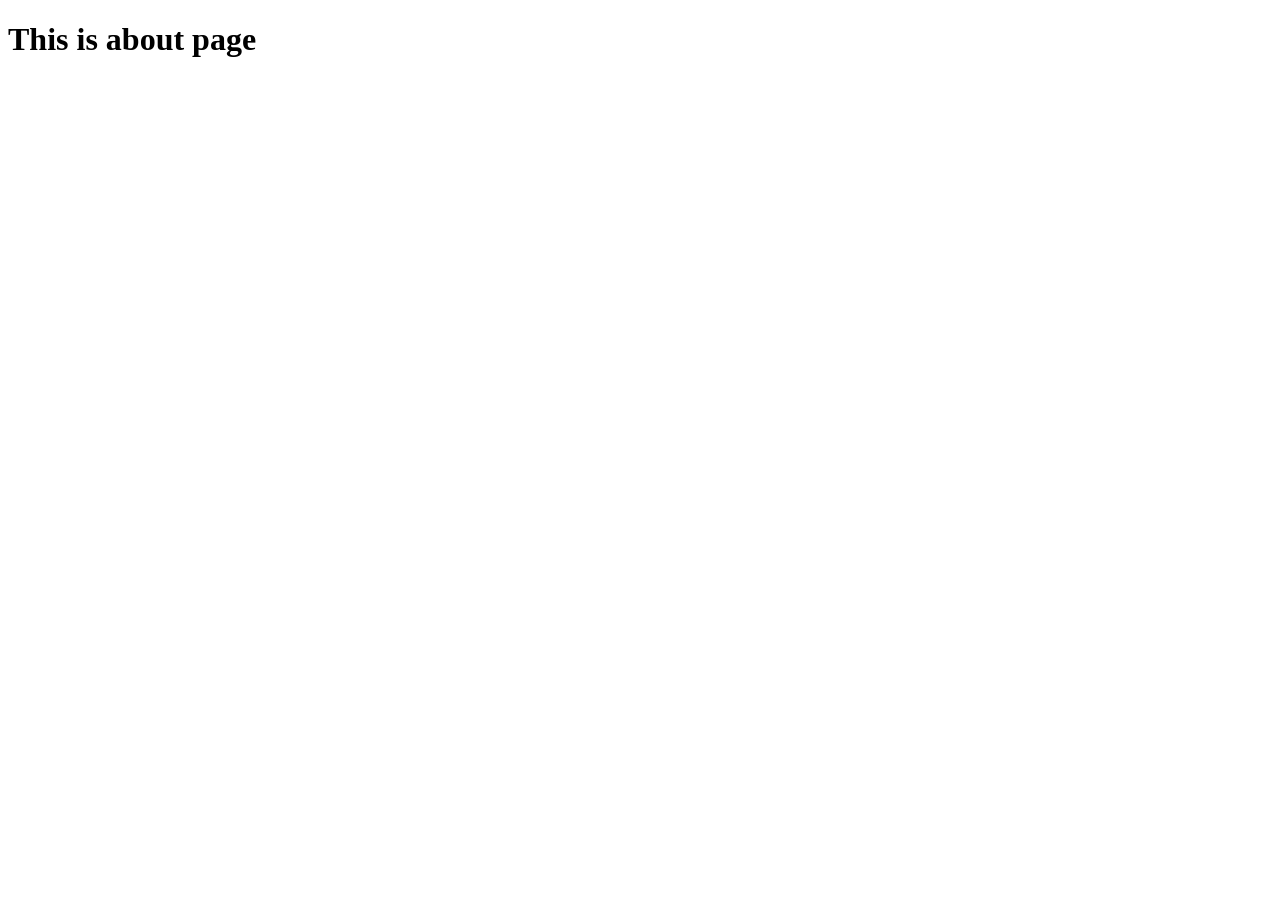
==== pages/about.html @ e89c1d6f "create basic code" ====
<!DOCTYPE html>
<html lang="en">
<head>
    <meta charset="UTF-8">
    <meta name="viewport" content="width=device-width, initial-scale=1.0">
    <title>About Page</title>
</head>
<body>
    <h1>This is about page</h1>
</body>
</html>
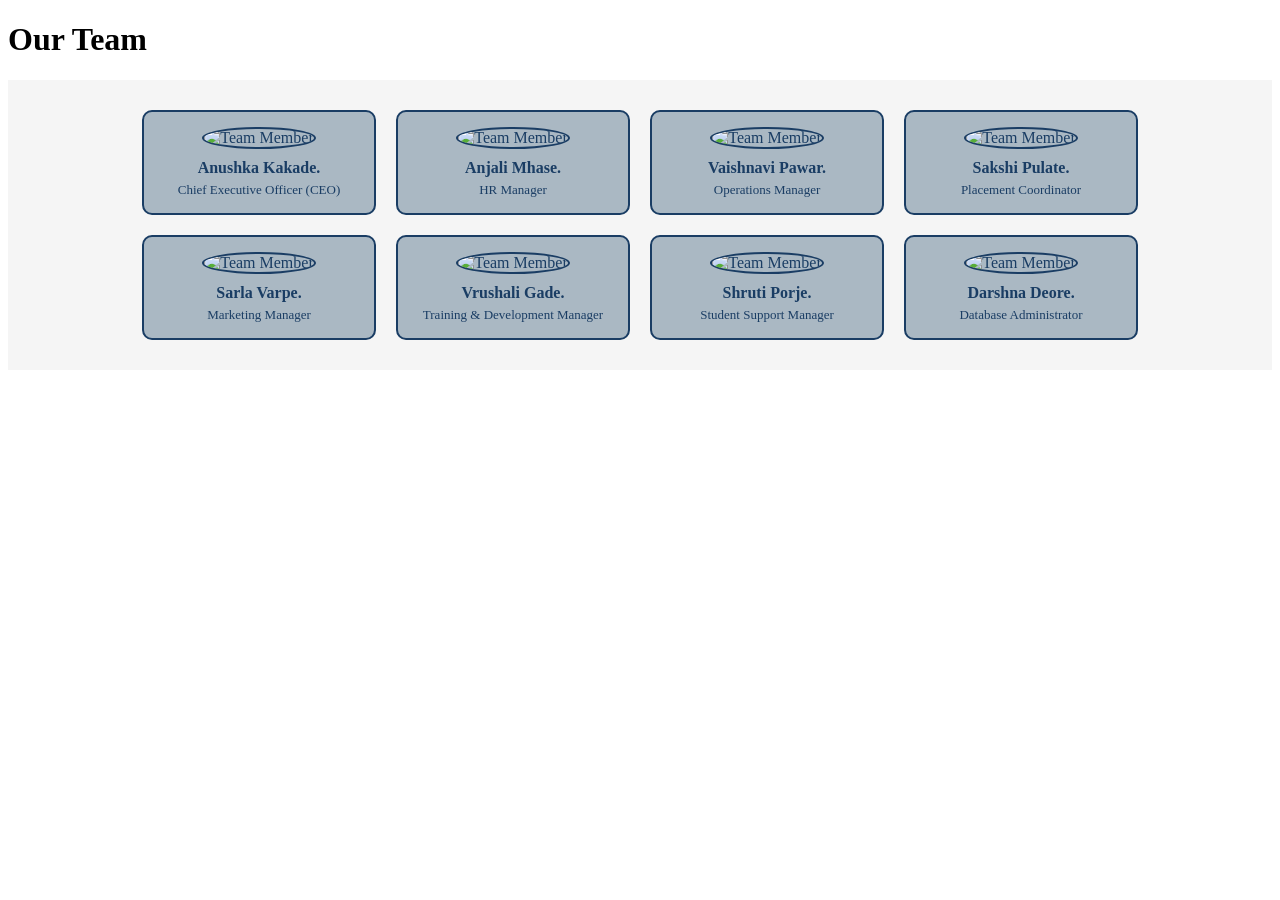
==== commit 587d15f5: "add info" ====
--- a/pages/about.html
+++ b/pages/about.html
@@ -1,11 +1,71 @@
 <!DOCTYPE html>
 <html lang="en">
+
 <head>
     <meta charset="UTF-8">
     <meta name="viewport" content="width=device-width, initial-scale=1.0">
-    <title>About Page</title>
+    <title>About Us | Campus-Placement-Portal</title>
+    <link rel="stylesheet" href="./../css/about.css">
+
+
 </head>
+
 <body>
-    <h1>This is about page</h1>
+    <h1 class="heading-Welcome">Our Team</h1>
+
+    <section class="Team-section">
+        <div class="Team-container">
+
+            <div class="Team-card">
+                <img src="C:\Users\HP-PC\Downloads\anuu.jpg" alt="Team Member">
+                <h3 class=>Anushka Kakade.</h3>
+                <p>Chief Executive Officer (CEO)</p>
+            </div>
+
+            <div class="Team-card">
+                <img src="./../images/common-image/anushka-img.jpg" alt="Team Member">
+                <h3>Anjali Mhase.</h3>
+                <p>HR Manager</p>
+            </div>
+
+              <div class="Team-card">
+                <img src="./../images/common-image/vaibhav-img.jpg" alt="Team Member">
+                <h3> Vaishnavi Pawar.</h3>
+                <p>Operations Manager</p>
+            </div>
+
+            <div class="Team-card">
+                <img src="./../images/common-image/angad-img.jpg" alt="Team Member">
+                <h3> Sakshi Pulate.</h3>
+                <p>Placement Coordinator</p>
+            </div>
+
+
+            <div class="Team-card">
+                <img src="./../images/common-image/diksha-img.jpg" alt="Team Member">
+                <h3>Sarla Varpe.</h3>
+                <p>Marketing Manager</p>
+            </div>
+
+          <div class="Team-card">
+                <img src="./../images/common-image/pranali-img.jpg" alt="Team Member">
+                <h3>Vrushali Gade.</h3>
+                <p>Training & Development Manager</p>
+            </div>
+
+            <div class="Team-card">
+                <img src="./../images/common-image/vaishu-img.jpg" alt="Team Member">
+                <h3>Shruti Porje. </h3>
+                <p>Student Support Manager</p>
+            </div>
+
+             <div class="Team-card">
+                <img src="./../images/common-image/vaishu-img.jpg" alt="Team Member">
+                <h3>Darshna Deore. </h3>
+                <p>Database Administrator</p>
+            </div>
+       
+    </section>
 </body>
+
 </html>
--- a/css/about.css
+++ b/css/about.css
@@ -0,0 +1,49 @@
+.Team-section {
+    padding: 30px;
+    background: #f5f5f5;
+}
+
+
+.Team-container {
+    width: 90%;
+    margin: auto;
+    display: flex;
+    flex-wrap: wrap;
+    justify-content: center;
+    gap: 20px;
+}
+
+
+.Team-card {
+    width: 200px;
+    background: #AAB8C3;
+    text-align: center;
+    padding: 15px;
+    border-radius: 10px;
+    color: #1A3D64;
+    border: 2px solid #1A3D64;
+}
+.Team-card:hover{
+  box-shadow: 0 4px 8px rgba(0, 0, 0, 0.2);
+
+}
+
+.Team-card img {
+    width: 100px;
+    height: 100px;
+    border-radius: 50%;
+    object-fit: cover;
+    border: 2px solid #1A3D64;
+}
+
+
+.Team-card h3 {
+    margin: 10px 0 5px;
+    font-size: 16px;
+}
+
+
+.Team-card p {
+    margin: 0;
+    font-size: 13px;
+}
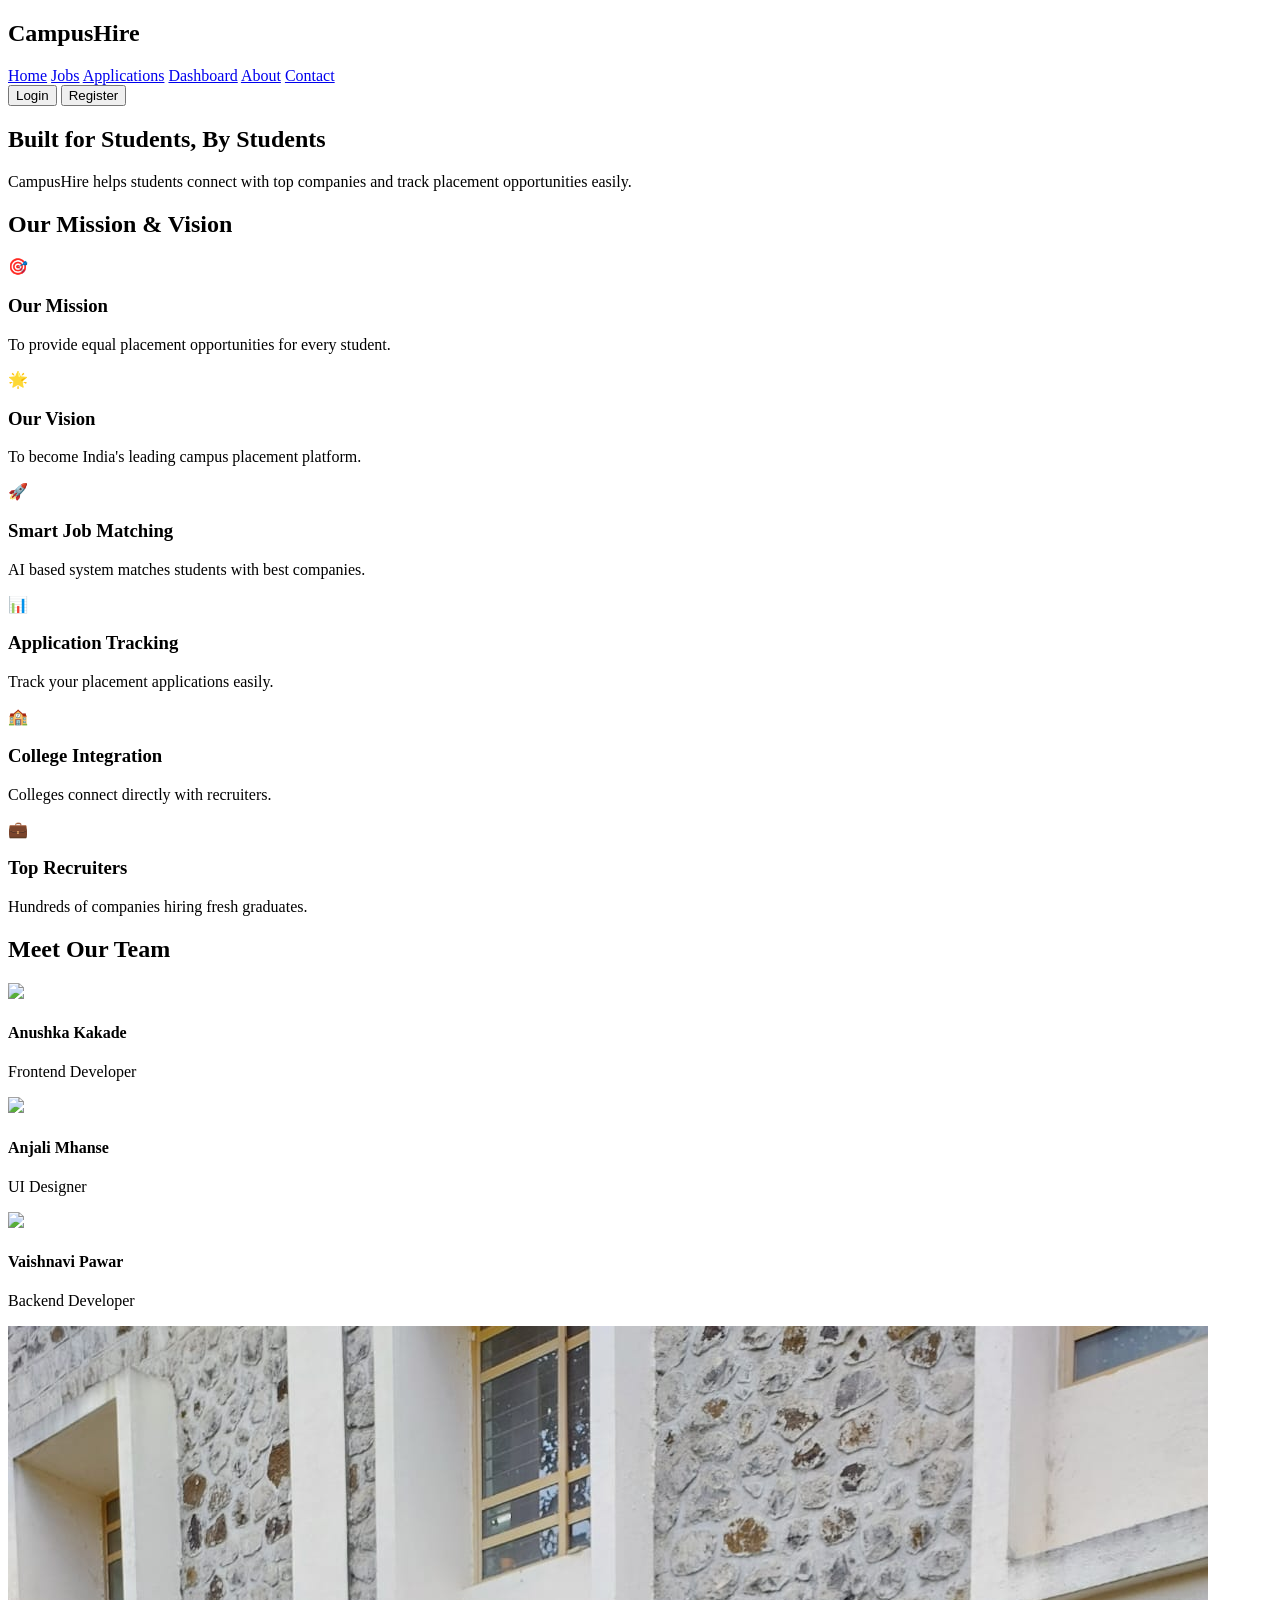
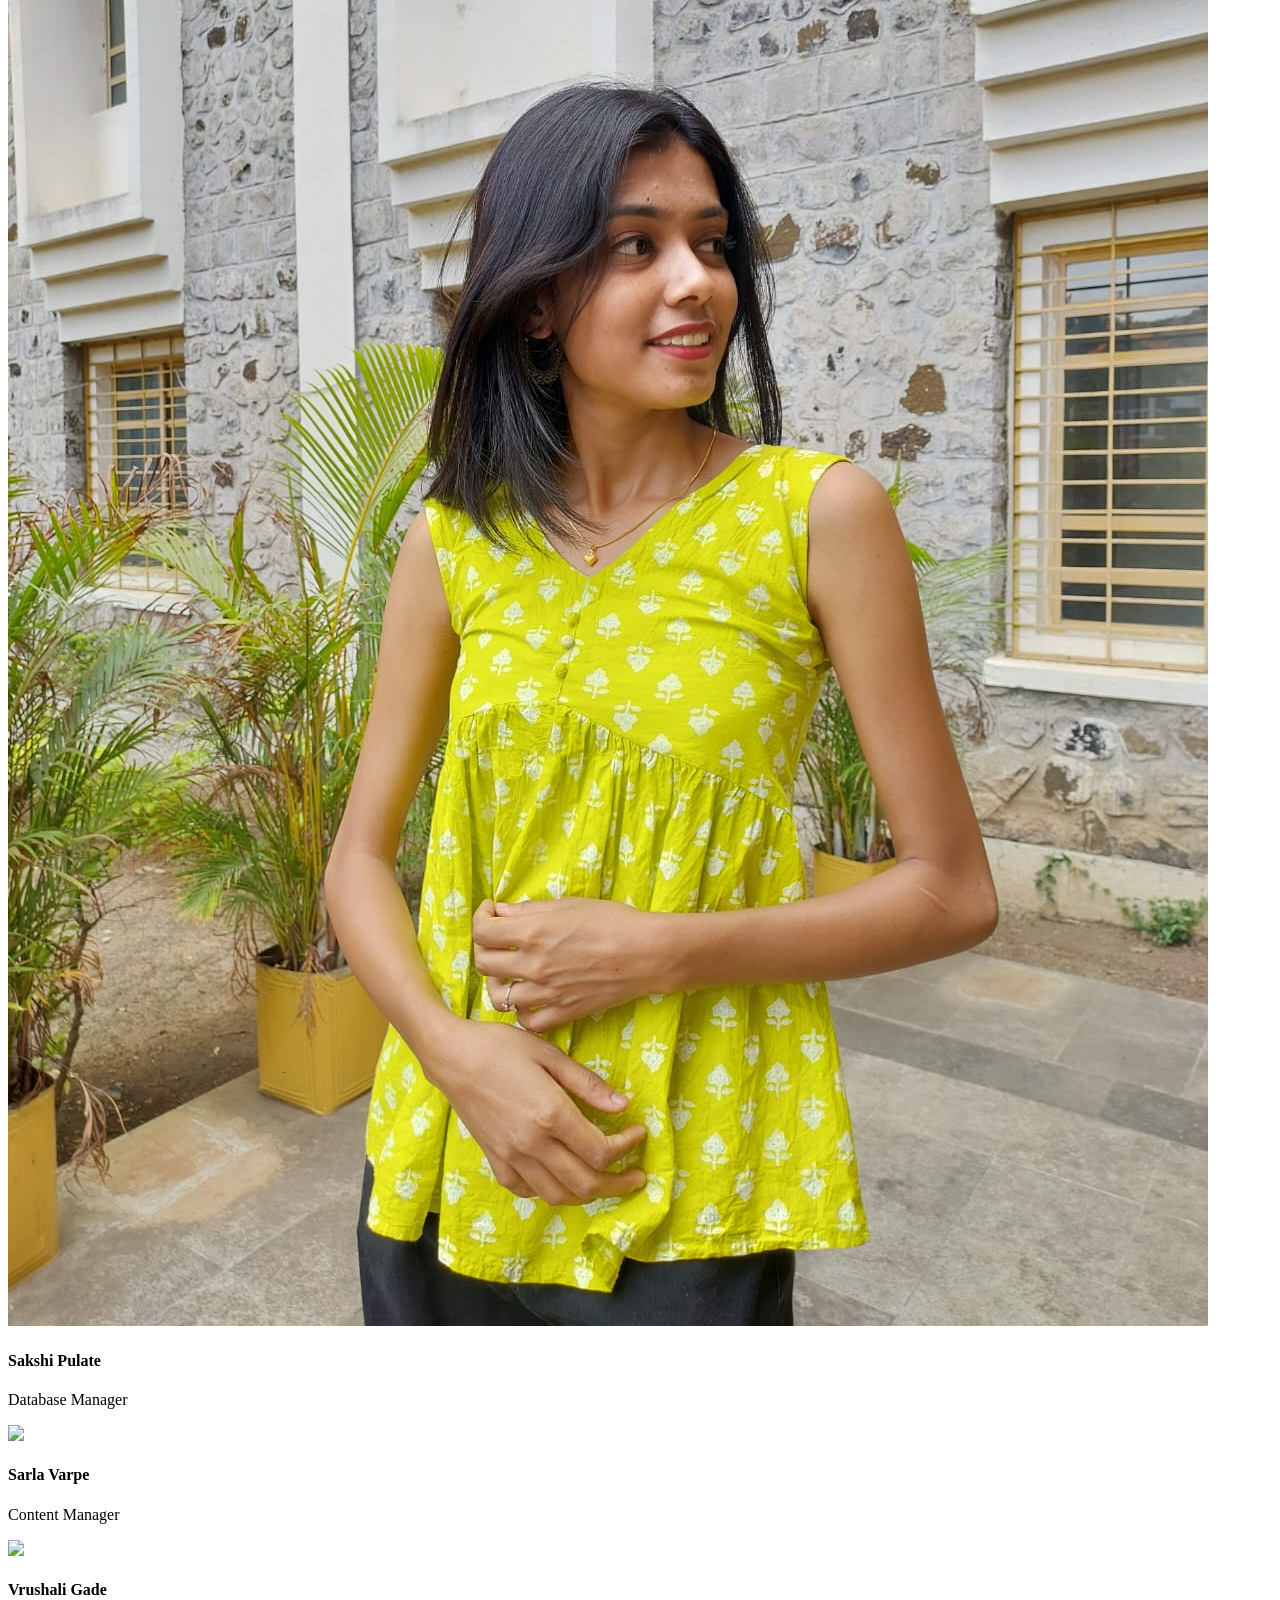
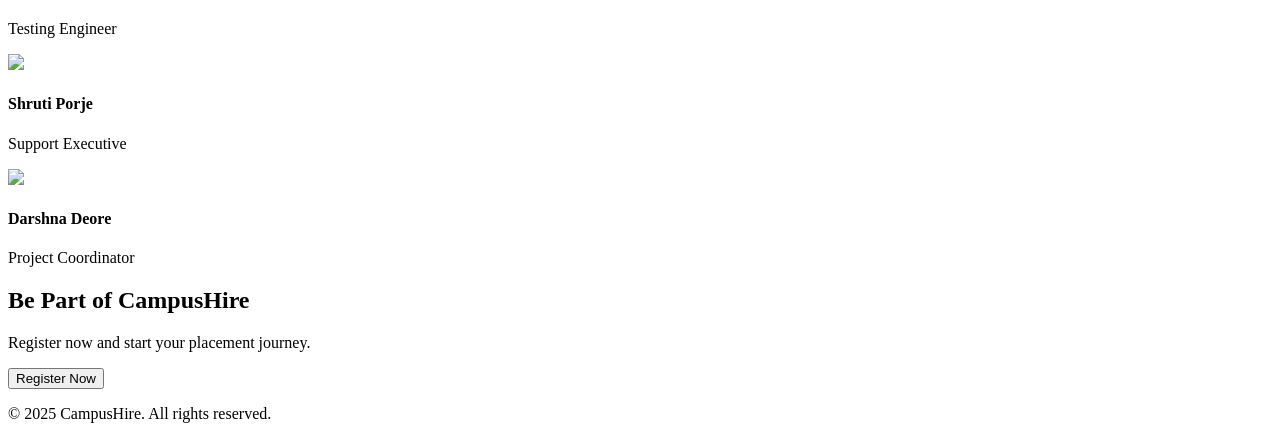
==== commit 424a5220: "add new image" ====
--- a/pages/about.html
+++ b/pages/about.html
@@ -2,70 +2,268 @@
 <html lang="en">
 
 <head>
-    <meta charset="UTF-8">
-    <meta name="viewport" content="width=device-width, initial-scale=1.0">
-    <title>About Us | Campus-Placement-Portal</title>
-    <link rel="stylesheet" href="./../css/about.css">
-
+
+<meta charset="UTF-8">
+<meta name="viewport" content="width=device-width, initial-scale=1.0">
+
+<title>CampusHire - About</title>
+
+<link rel="stylesheet" href="./../css/about.css">
+<script src="./../js/about.js"></script>
 
 </head>
 
 <body>
-    <h1 class="heading-Welcome">Our Team</h1>
-
-    <section class="Team-section">
-        <div class="Team-container">
-
-            <div class="Team-card">
-                <img src="C:\Users\HP-PC\Downloads\anuu.jpg" alt="Team Member">
-                <h3 class=>Anushka Kakade.</h3>
-                <p>Chief Executive Officer (CEO)</p>
-            </div>
-
-            <div class="Team-card">
-                <img src="./../images/common-image/anushka-img.jpg" alt="Team Member">
-                <h3>Anjali Mhase.</h3>
-                <p>HR Manager</p>
-            </div>
-
-              <div class="Team-card">
-                <img src="./../images/common-image/vaibhav-img.jpg" alt="Team Member">
-                <h3> Vaishnavi Pawar.</h3>
-                <p>Operations Manager</p>
-            </div>
-
-            <div class="Team-card">
-                <img src="./../images/common-image/angad-img.jpg" alt="Team Member">
-                <h3> Sakshi Pulate.</h3>
-                <p>Placement Coordinator</p>
-            </div>
-
-
-            <div class="Team-card">
-                <img src="./../images/common-image/diksha-img.jpg" alt="Team Member">
-                <h3>Sarla Varpe.</h3>
-                <p>Marketing Manager</p>
-            </div>
-
-          <div class="Team-card">
-                <img src="./../images/common-image/pranali-img.jpg" alt="Team Member">
-                <h3>Vrushali Gade.</h3>
-                <p>Training & Development Manager</p>
-            </div>
-
-            <div class="Team-card">
-                <img src="./../images/common-image/vaishu-img.jpg" alt="Team Member">
-                <h3>Shruti Porje. </h3>
-                <p>Student Support Manager</p>
-            </div>
-
-             <div class="Team-card">
-                <img src="./../images/common-image/vaishu-img.jpg" alt="Team Member">
-                <h3>Darshna Deore. </h3>
-                <p>Database Administrator</p>
-            </div>
-       
-    </section>
+
+<!-- NAVBAR -->
+
+<nav class="navbar">
+
+<h2 class="logo">CampusHire</h2>
+
+<div class="nav-links">
+
+<a href="#">Home</a>
+<a href="#">Jobs</a>
+<a href="#">Applications</a>
+<a href="#">Dashboard</a>
+<a href="#">About</a>
+<a href="#">Contact</a>
+
+</div>
+
+<div class="nav-btns">
+
+<button class="btn-outline">Login</button>
+<button class="btn-primary">Register</button>
+
+</div>
+
+</nav>
+
+<!-- HERO SECTION -->
+
+<section class="hero">
+
+<h1>Built for Students, By Students</h1>
+
+<p>
+CampusHire helps students connect with top companies and track placement opportunities easily.
+</p>
+
+</section>
+
+
+<!-- FEATURES SECTION -->
+
+<section class="section">
+
+<h2 class="section-title">Our Mission & Vision</h2>
+
+<div class="feature-grid">
+
+<div class="feature-card">
+
+<div class="icon">🎯</div>
+
+<h3>Our Mission</h3>
+
+<p>
+To provide equal placement opportunities for every student.
+</p>
+
+</div>
+
+
+<div class="feature-card">
+
+<div class="icon">🌟</div>
+
+<h3>Our Vision</h3>
+
+<p>
+To become India's leading campus placement platform.
+</p>
+
+</div>
+
+
+<div class="feature-card">
+
+<div class="icon">🚀</div>
+
+<h3>Smart Job Matching</h3>
+
+<p>
+AI based system matches students with best companies.
+</p>
+
+</div>
+
+
+<div class="feature-card">
+
+<div class="icon">📊</div>
+
+<h3>Application Tracking</h3>
+
+<p>
+Track your placement applications easily.
+</p>
+
+</div>
+
+
+<div class="feature-card">
+
+<div class="icon">🏫</div>
+
+<h3>College Integration</h3>
+
+<p>
+Colleges connect directly with recruiters.
+</p>
+
+</div>
+
+
+<div class="feature-card">
+
+<div class="icon">💼</div>
+
+<h3>Top Recruiters</h3>
+
+<p>
+Hundreds of companies hiring fresh graduates.
+</p>
+
+</div>
+
+</div>
+
+</section>
+
+
+<!-- TEAM SECTION -->
+
+<section class="section">
+
+<h2 class="section-title">Meet Our Team</h2>
+
+<div class="team-grid">
+
+<div class="team-card">
+
+<img src="./../images/anushkaa.png">
+
+<h4>Anushka Kakade</h4>
+
+<p>Frontend Developer</p>
+
+</div>
+
+<div class="team-card">
+
+<img src="./../images/anjali.png.jpeg">
+
+<h4>Anjali Mhanse</h4>
+
+<p>UI Designer</p>
+
+</div>
+
+<div class="team-card">
+
+<img src="./../images/vaishnavi.png">
+
+<h4>Vaishnavi Pawar</h4>
+
+<p>Backend Developer</p>
+
+</div>
+
+<div class="team-card">
+
+<img src="./../images/sakshi.png">
+
+<h4>Sakshi Pulate</h4>
+
+<p>Database Manager</p>
+
+</div>
+
+<div class="team-card">
+
+<img src="./../images/sarla.png.jpeg">
+
+<h4>Sarla Varpe</h4>
+
+<p>Content Manager</p>
+
+</div>
+
+<div class="team-card">
+
+<img src="./../images/rushali.png">
+
+<h4>Vrushali Gade</h4>
+
+<p>Testing Engineer</p>
+
+</div>
+
+<div class="team-card">
+
+<img src="./../images/shruti.png.jpeg">
+
+<h4>Shruti Porje</h4>
+
+<p>Support Executive</p>
+
+</div>
+
+<div class="team-card">
+
+<img src="./../images/darshna.png.jpeg">
+
+<h4>Darshna Deore</h4>
+
+<p>Project Coordinator</p>
+
+</div>
+
+</div>
+
+</section>
+
+
+<!-- JOIN SECTION -->
+
+<section class="join">
+
+<h2>Be Part of CampusHire</h2>
+
+<p>
+Register now and start your placement journey.
+</p>
+
+<button onclick="showToast()">Register Now</button>
+
+</section>
+
+
+<!-- FOOTER -->
+
+<footer class="footer">
+
+<p>© 2025 CampusHire. All rights reserved.</p>
+
+</footer>
+
+
+<div id="toast"></div>
+
+<script src="script.js"></script>
+
 </body>
-
 </html>
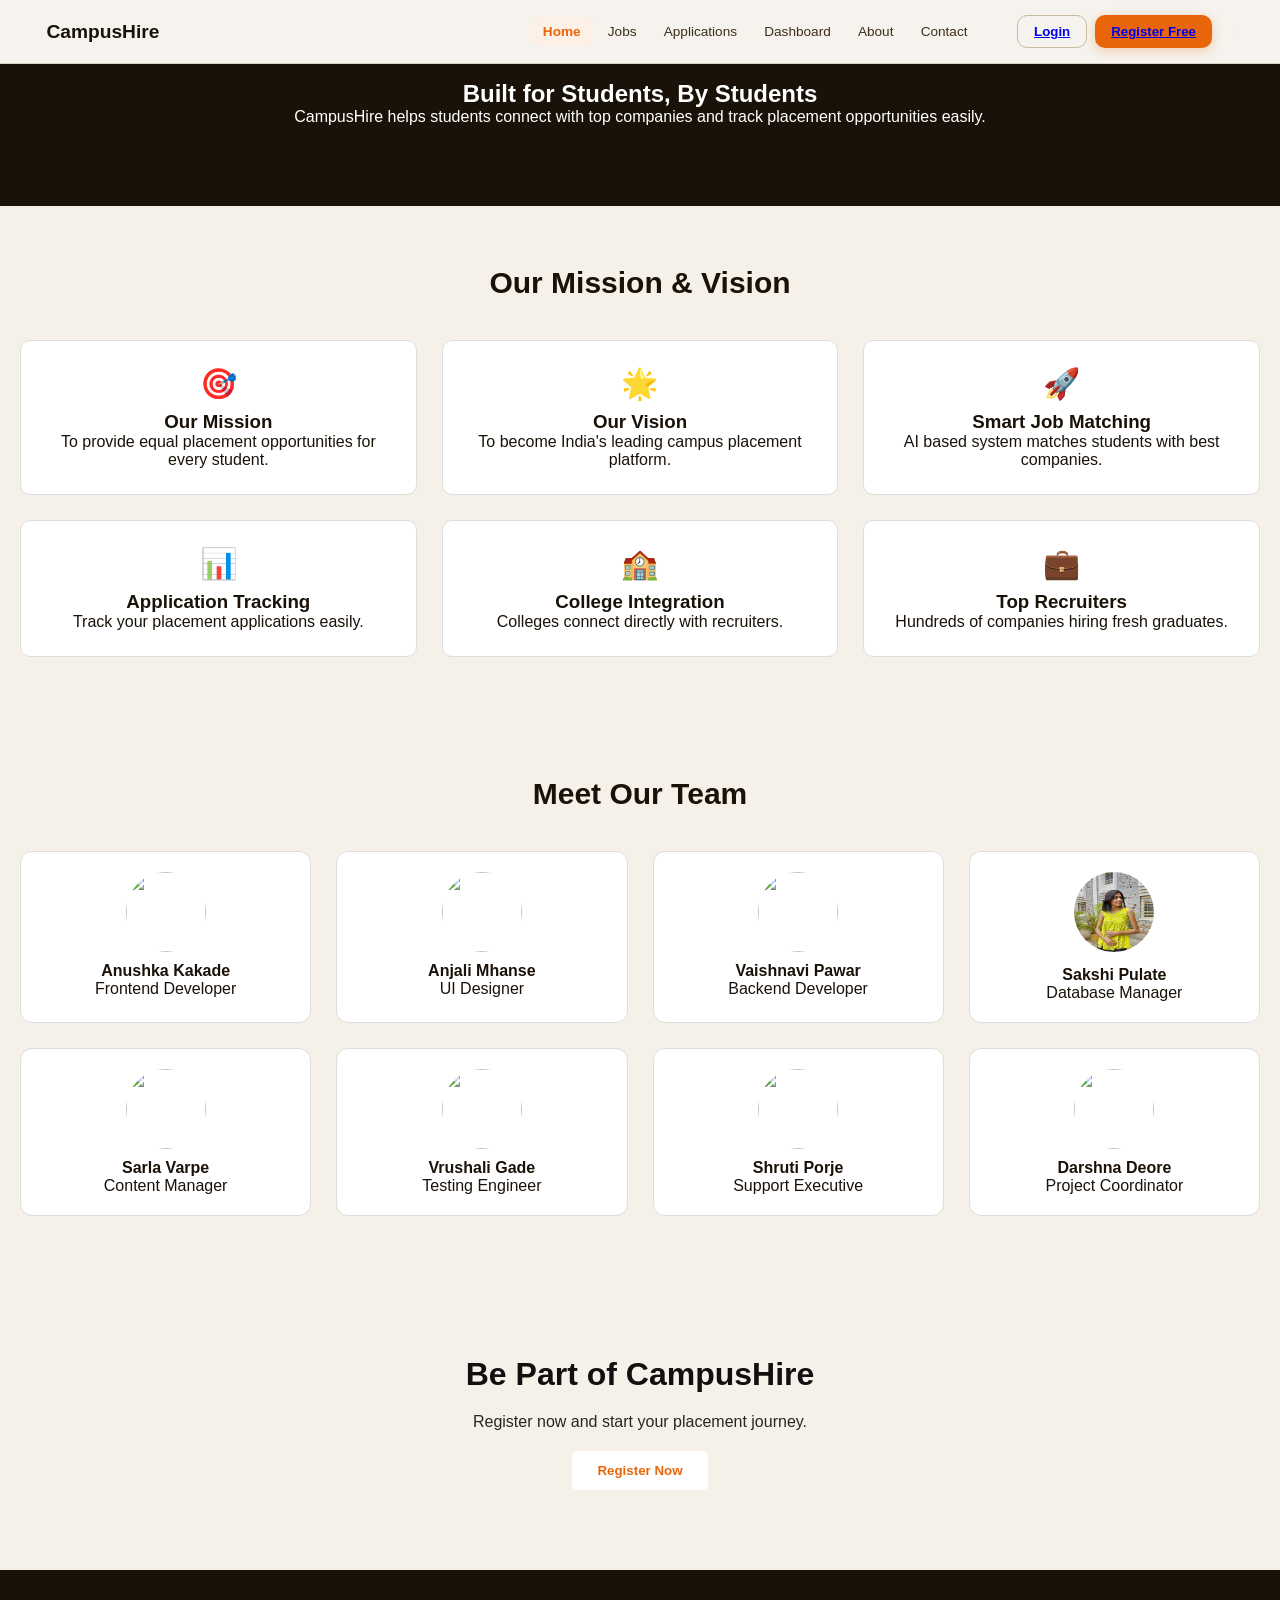
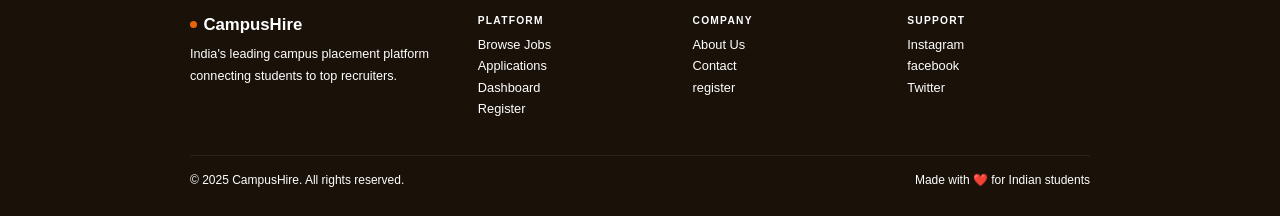
==== commit e81abe40: "change path" ====
--- a/pages/about.html
+++ b/pages/about.html
@@ -1,46 +1,35 @@
 <!DOCTYPE html>
 <html lang="en">
-
 <head>
-
 <meta charset="UTF-8">
 <meta name="viewport" content="width=device-width, initial-scale=1.0">
-
 <title>CampusHire - About</title>
-
-<link rel="stylesheet" href="./../css/about.css">
-<script src="./../js/about.js"></script>
-
+<link rel="stylesheet" href="../css/about.css">
+<script src="../js/about.js"></script>
 </head>
-
 <body>
-
-<!-- NAVBAR -->
-
-<nav class="navbar">
-
-<h2 class="logo">CampusHire</h2>
-
-<div class="nav-links">
-
-<a href="#">Home</a>
-<a href="#">Jobs</a>
-<a href="#">Applications</a>
-<a href="#">Dashboard</a>
-<a href="#">About</a>
-<a href="#">Contact</a>
-
-</div>
-
-<div class="nav-btns">
-
-<button class="btn-outline">Login</button>
-<button class="btn-primary">Register</button>
-
-</div>
-
-</nav>
-
+<header>
+  <nav class="navbar" id="navbar">
+    <a class="nav-logo" href="#"><span class="nav-dot"></span>CampusHire</a>
+    <div class="nav-links">
+      <a href="../index.html" class="active">Home</a>
+      <a href="../pages/job-listing.html">Jobs</a>
+      <a href="../pages/Application-status.html">Applications</a>
+      <a href="../pages/student-dashboard.html">Dashboard</a>
+      <a href="../pages/about.html">About</a>
+      <a href="../pages/contact.html">Contact</a>
+    </div>
+    <div class="nav-cta">
+      <button class="btn btn-outline"><a href="../pages/login.html">Login</a></button>
+      <button class="btn btn-primary"><a href="../pages/student-registration.html">Register Free</a></button>
+    </div>
+    <button class="hamburger" id="hamburger" onclick="toggleMenu()">
+      <span></span><span></span><span></span>
+    </button>
+  </nav>
+  <!-- Mobile Menu -->
+ 
+</header>
 <!-- HERO SECTION -->
 
 <section class="hero">
@@ -250,20 +239,41 @@
 <button onclick="showToast()">Register Now</button>
 
 </section>
-
-
-<!-- FOOTER -->
-
+<div id="toast"></div>
+
+<script src="../js/about.js"></script>
 <footer class="footer">
-
-<p>© 2025 CampusHire. All rights reserved.</p>
-
+  <div class="footer-inner">
+    <div>
+      <div class="footer-brand">
+        <span class="footer-brand-dot"></span>CampusHire
+      </div>
+      <p class="footer-desc">India's leading campus placement platform connecting students to top recruiters.</p>
+    </div>
+    <div class="footer-col">
+      <div class="footer-col-title">Platform</div>
+      <a href="../pages/job-listing.html">Browse Jobs</a>
+      <a href="../pages/Application-status.html">Applications</a>
+      <a href="../pages/student-dashboard.html">Dashboard</a>
+      <a href="../pages/student-registration.html">Register</a>
+    </div>
+    <div class="footer-col">
+      <div class="footer-col-title">Company</div>
+      <a href="../pages/about.html">About Us</a>
+      <a href="../pages/contact.html">Contact</a>
+      <a href="../pages/student-registration.html">register</a>
+    </div>
+    <div class="footer-col">
+      <div class="footer-col-title">Support</div>
+      <a href="https://www.instagram.com/?hl=en">Instagram</a>
+      <a href="https://www.facebook.com/">facebook</a>
+      <a href="https://x.com/">Twitter</a>
+    </div>
+  </div>
+  <div class="footer-bottom">
+    <span>© 2025 CampusHire. All rights reserved.</span>
+    <span>Made with ❤️ for Indian students</span>
+  </div>
 </footer>
-
-
-<div id="toast"></div>
-
-<script src="script.js"></script>
-
 </body>
 </html>
--- a/css/about.css
+++ b/css/about.css
@@ -1,49 +1,541 @@
-.Team-section {
-    padding: 30px;
-    background: #f5f5f5;
-}
-
-
-.Team-container {
-    width: 90%;
-    margin: auto;
+/* ══════════════════════════════════════════
+   CAMPUSHIRE — APPLICATION STATUS PAGE
+   Theme: Orange · Black · Cream
+   ══════════════════════════════════════════ */
+*,
+*::before,
+*::after {
+    box-sizing: border-box;
+    margin: 0;
+    padding: 0
+}
+
+:root {
+    /* Cream */
+    --cream: #F5F0E8;
+    --cream2: #EDE7D9;
+    --cream3: #E2D9C8;
+    --white: #FFFDF8;
+    /* Black */
+    --ink: #1A1208;
+    --ink2: #3D2E18;
+    --muted: #7A6A52;
+    --muted2: #B0A08A;
+    /* Orange */
+    --orange: #E8650A;
+    --orange-deep: #C4500A;
+    --orange-s: #FDF0E6;
+    --orange-mid: #F28A3C;
+    --amber: #F0A830;
+    --amber-s: #FEF6E0;
+    /* Status colors */
+    --green: #2D7A4F;
+    --green-s: #E6F5ED;
+    --violet: #6D3AC7;
+    --violet-s: #EDE8FA;
+    --coral: #D63B3B;
+    --coral-s: #FDEAEA;
+    --border: #DDD3C2;
+    --border2: #C8BB9F;
+}
+
+html {
+    scroll-behavior: smooth
+}
+
+body {
+    font-family: 'Bricolage Grotesque', sans-serif;
+    background: var(--cream);
+    color: var(--ink);
+    min-height: 100vh;
+    overflow-x: hidden
+}
+
+::-webkit-scrollbar {
+    width: 5px
+}
+
+::-webkit-scrollbar-track {
+    background: var(--cream2)
+}
+
+::-webkit-scrollbar-thumb {
+    background: var(--orange);
+    border-radius: 10px
+}
+
+/* ══════ NAVBAR ══════ */
+.navbar {
+    position: fixed;
+    top: 0;
+    left: 0;
+    right: 0;
+    height: 64px;
+    background: rgba(255, 253, 248, 0.96);
+    backdrop-filter: blur(18px);
+    border-bottom: 1.5px solid var(--border);
+    z-index: 300;
     display: flex;
+    align-items: center;
+    padding: 0 2.5rem;
+    gap: 1.5rem
+}
+
+.nav-logo {
+    font-family: 'Clash Display', sans-serif;
+    font-weight: 700;
+    font-size: 1.2rem;
+    color: var(--ink);
+    display: flex;
+    align-items: center;
+    gap: 0.4rem;
+    cursor: pointer;
+    margin-right: auto;
+    text-decoration: none
+}
+
+.nav-logo-dot {
+    width: 8px;
+    height: 8px;
+    border-radius: 50%;
+    background: var(--orange);
+    box-shadow: 0 0 8px var(--orange)
+}
+
+.nav-links {
+    display: flex;
+    align-items: center;
+    gap: 0.1rem
+}
+
+.nav-links a {
+    text-decoration: none;
+    font-size: 0.85rem;
+    font-weight: 500;
+    color: var(--ink2);
+    padding: 0.42rem 0.8rem;
+    border-radius: 8px;
+    transition: all 0.2s;
+    cursor: pointer
+}
+
+.nav-links a:hover {
+    background: var(--orange-s);
+    color: var(--orange)
+}
+
+.nav-links a.active {
+    background: var(--orange-s);
+    color: var(--orange);
+    font-weight: 600
+}
+
+.nav-cta {
+    display: flex;
+    gap: 0.5rem;
+    margin-left: 0.8rem
+}
+
+/* ══════ BUTTONS ══════ */
+.btn {
+    display: inline-flex;
+    align-items: center;
+    gap: 0.4rem;
+    padding: 0.5rem 1rem;
+    border-radius: 10px;
+    font-size: 0.83rem;
+    font-weight: 600;
+    cursor: pointer;
+    transition: all 0.2s;
+    text-decoration: none;
+    border: none;
+    font-family: 'Bricolage Grotesque', sans-serif
+}
+
+.btn-outline {
+    background: transparent;
+    border: 1.5px solid var(--border2);
+    color: var(--ink2);
+    text-decoration: none;
+}
+
+.btn-outline:hover {
+    border-color: var(--orange);
+    color: var(--orange);
+    text-decoration: none;
+}
+
+.btn-primary {
+    background: var(--orange);
+    color: #fff;
+    box-shadow: 0 3px 12px rgba(232, 101, 10, 0.28);
+    text-decoration: none;
+
+}
+
+.btn-primary:hover {
+    background: var(--orange-deep);
+    transform: translateY(-1px);
+    box-shadow: 0 8px 20px rgba(232, 101, 10, 0.38);
+}
+
+.btn-dark {
+    background: var(--ink);
+    color: #fff;
+    text-decoration: none;
+}
+
+.btn-dark:hover {
+    background: var(--ink2);
+    transform: translateY(-1px)
+}
+
+.btn-lg {
+    padding: 0.72rem 1.7rem;
+    font-size: 0.93rem;
+    border-radius: 12px
+}
+
+.btn-sm {
+    padding: 0.32rem 0.75rem;
+    font-size: 0.76rem;
+    border-radius: 7px
+}
+
+* {
+    margin: 0;
+    padding: 0;
+    box-sizing: border-box;
+
+}
+
+body {
+
+    font-family: Arial;
+
+    background: #f5f0e8;
+
+}
+
+.hero {
+
+    text-align: center;
+
+    padding: 80px 20px;
+
+    background: #1a1208;
+
+    color: white;
+
+}
+
+.about-hero p {
+    color: rgba(255, 255, 255, 0.48);
+    font-size: 0.95rem;
+    max-width: 540px;
+    margin: 2rem auto 0;
+    /* वरचा space वाढवला */
+    line-height: 1.75;
+    position: relative;
+    z-index: 1;
+}
+
+
+/* SECTION */
+
+.section {
+
+    padding: 60px 20px;
+
+    text-align: center;
+
+}
+
+.section-title {
+
+    font-size: 30px;
+
+    margin-bottom: 40px;
+
+}
+
+
+/* FEATURES */
+
+.feature-grid {
+
+    display: grid;
+
+    grid-template-columns: repeat(3, 1fr);
+
+    gap: 25px;
+
+}
+
+.feature-card {
+
+    background: white;
+
+    padding: 25px;
+
+    border-radius: 10px;
+
+    border: 1px solid #ddd;
+
+}
+
+.feature-card {
+
+    background: white;
+    padding: 25px;
+    border-radius: 10px;
+    border: 1px solid #ddd;
+    transition: 0.3s;
+
+}
+
+.feature-card:hover {
+
+    transform: translateY(-8px);
+    box-shadow: 0 10px 25px rgba(0, 0, 0, 0.15);
+    border-color: #e8650a;
+
+}
+
+.icon {
+
+    font-size: 30px;
+
+    margin-bottom: 10px;
+
+}
+
+
+/* TEAM */
+
+.team-grid {
+
+    display: grid;
+
+    grid-template-columns: repeat(4, 1fr);
+
+    gap: 25px;
+
+}
+
+.team-card {
+
+    background: white;
+
+    padding: 20px;
+
+    border-radius: 10px;
+
+    border: 1px solid #ddd;
+
+}
+
+
+
+.team-card img {
+
+    width: 80px;
+
+    height: 80px;
+
+    border-radius: 50%;
+
+    margin-bottom: 10px;
+
+}
+
+.team-card {
+
+    background: white;
+
+    padding: 20px;
+
+    border-radius: 12px;
+
+    border: 1px solid #ddd;
+
+    text-align: center;
+
+    transition: all 0.3s ease;
+
+    cursor: pointer;
+
+}
+
+.team-card:hover {
+
+    transform: translateY(-10px);
+
+    box-shadow: 0 12px 30px rgba(0, 0, 0, 0.15);
+
+    border-color: #e8650a;
+
+}
+
+
+/* JOIN */
+
+.join {
+
+    text-align: center;
+
+    padding: 80px 20px;
+
+    background: linear-gradient(135deg, #e8650a a, #f28a3c);
+
+    color: rgb(17, 16, 16);
+
+}
+
+.join h2 {
+
+    font-size: 32px;
+    margin-bottom: 20px;
+
+}
+
+.join p {
+    font-size: 16px;
+    margin-bottom: 20px;
+    opacity: 0.9;
+}
+
+.join button {
+
+    padding: 12px 25px;
+
+    border: none;
+
+    background: white;
+
+    color: #e8650a;
+
+    border-radius: 5px;
+
+    font-weight: bold;
+
+    cursor: pointer;
+
+    transition: all 0.3s ease;
+
+}
+
+.join button:hover {
+
+    background: #1a1208;
+
+    color: white;
+
+    transform: translateY(-3px);
+}
+
+/* TOAST */
+
+#toast {
+    position: fixed;
+    bottom: 20px;
+    right: 20px;
+    background: black;
+    color: white;
+    padding: 10px 20px;
+    border-radius: 5px;
+    display: none;
+}
+
+
+* FOOTER CSS */:root {
+    --ink: #1A1208;
+    --orange: #E8650A;
+    --border: #DDD3C2;
+}
+
+.footer {
+    background: var(--ink);
+    color: white;
+    padding: 2.8rem 2rem 1.8rem;
+    font-family: 'Bricolage Grotesque', sans-serif
+}
+
+.footer-inner {
+    display: grid;
+    grid-template-columns: 1.4fr 1fr 1fr 1fr;
+    gap: 2rem;
+    max-width: 900px;
+    margin: 0 auto 2rem
+}
+
+.footer-brand {
+    font-family: 'Clash Display', sans-serif;
+    font-weight: 700;
+    font-size: 1.05rem;
+    color: #fff;
+    display: flex;
+    align-items: center;
+    gap: 0.4rem;
+    margin-bottom: 0.6rem
+}
+
+.footer-brand-dot {
+    width: 7px;
+    height: 7px;
+    border-radius: 50%;
+    background: var(--orange)
+}
+
+.footer-desc {
+    font-size: 0.79rem;
+    line-height: 1.7;
+    color: white;
+}
+
+.footer-col-title {
+    font-size: 0.64rem;
+    font-weight: 700;
+    letter-spacing: 0.12em;
+    text-transform: uppercase;
+    color:white;
+    margin-bottom: 0.7rem
+}
+
+.footer-col a {
+    display: block;
+    font-size: 0.8rem;
+    color: white;
+    margin-bottom: 0.4rem;
+    transition: color 0.18s;
+    text-decoration: none;
+    cursor: pointer
+}
+
+.footer-col a:hover {
+    color: var(--orange)
+}
+
+.footer-bottom {
+    max-width: 900px;
+    margin: 0 auto;
+    border-top: 1px solid rgba(255, 255, 255, 0.07);
+    padding-top: 1.1rem;
+    display: flex;
+    justify-content: space-between;
+    font-size: 0.75rem;
     flex-wrap: wrap;
-    justify-content: center;
-    gap: 20px;
-}
-
-
-.Team-card {
-    width: 200px;
-    background: #AAB8C3;
-    text-align: center;
-    padding: 15px;
-    border-radius: 10px;
-    color: #1A3D64;
-    border: 2px solid #1A3D64;
-}
-.Team-card:hover{
-  box-shadow: 0 4px 8px rgba(0, 0, 0, 0.2);
-
-}
-
-.Team-card img {
-    width: 100px;
-    height: 100px;
-    border-radius: 50%;
-    object-fit: cover;
-    border: 2px solid #1A3D64;
-}
-
-
-.Team-card h3 {
-    margin: 10px 0 5px;
-    font-size: 16px;
-}
-
-
-.Team-card p {
-    margin: 0;
-    font-size: 13px;
-}+    gap: 0.4rem
+}
+
+@media(max-width:700px) {
+    .footer-inner {
+        grid-template-columns: 1fr 1fr
+    }
+}
+
+@media(max-width:450px) {
+    .footer-inner {
+        grid-template-columns: 1fr
+    }
+}
